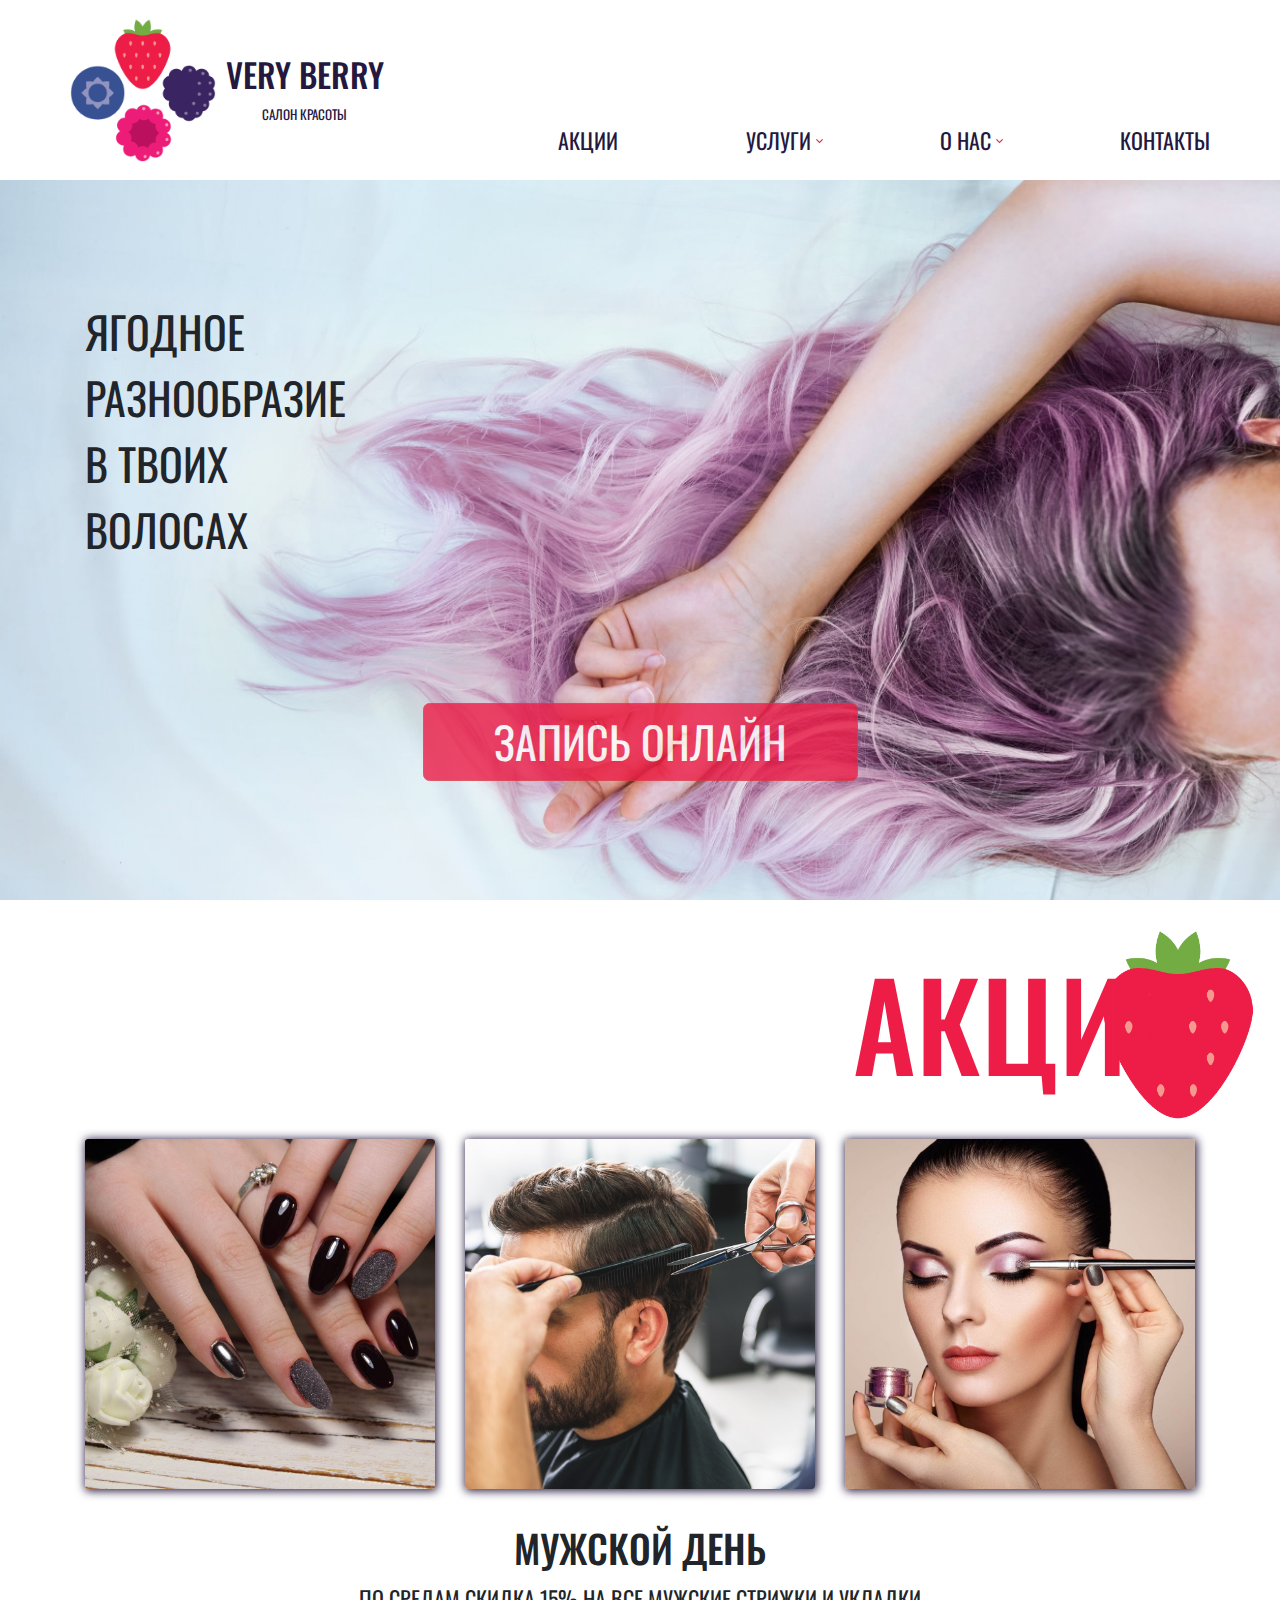
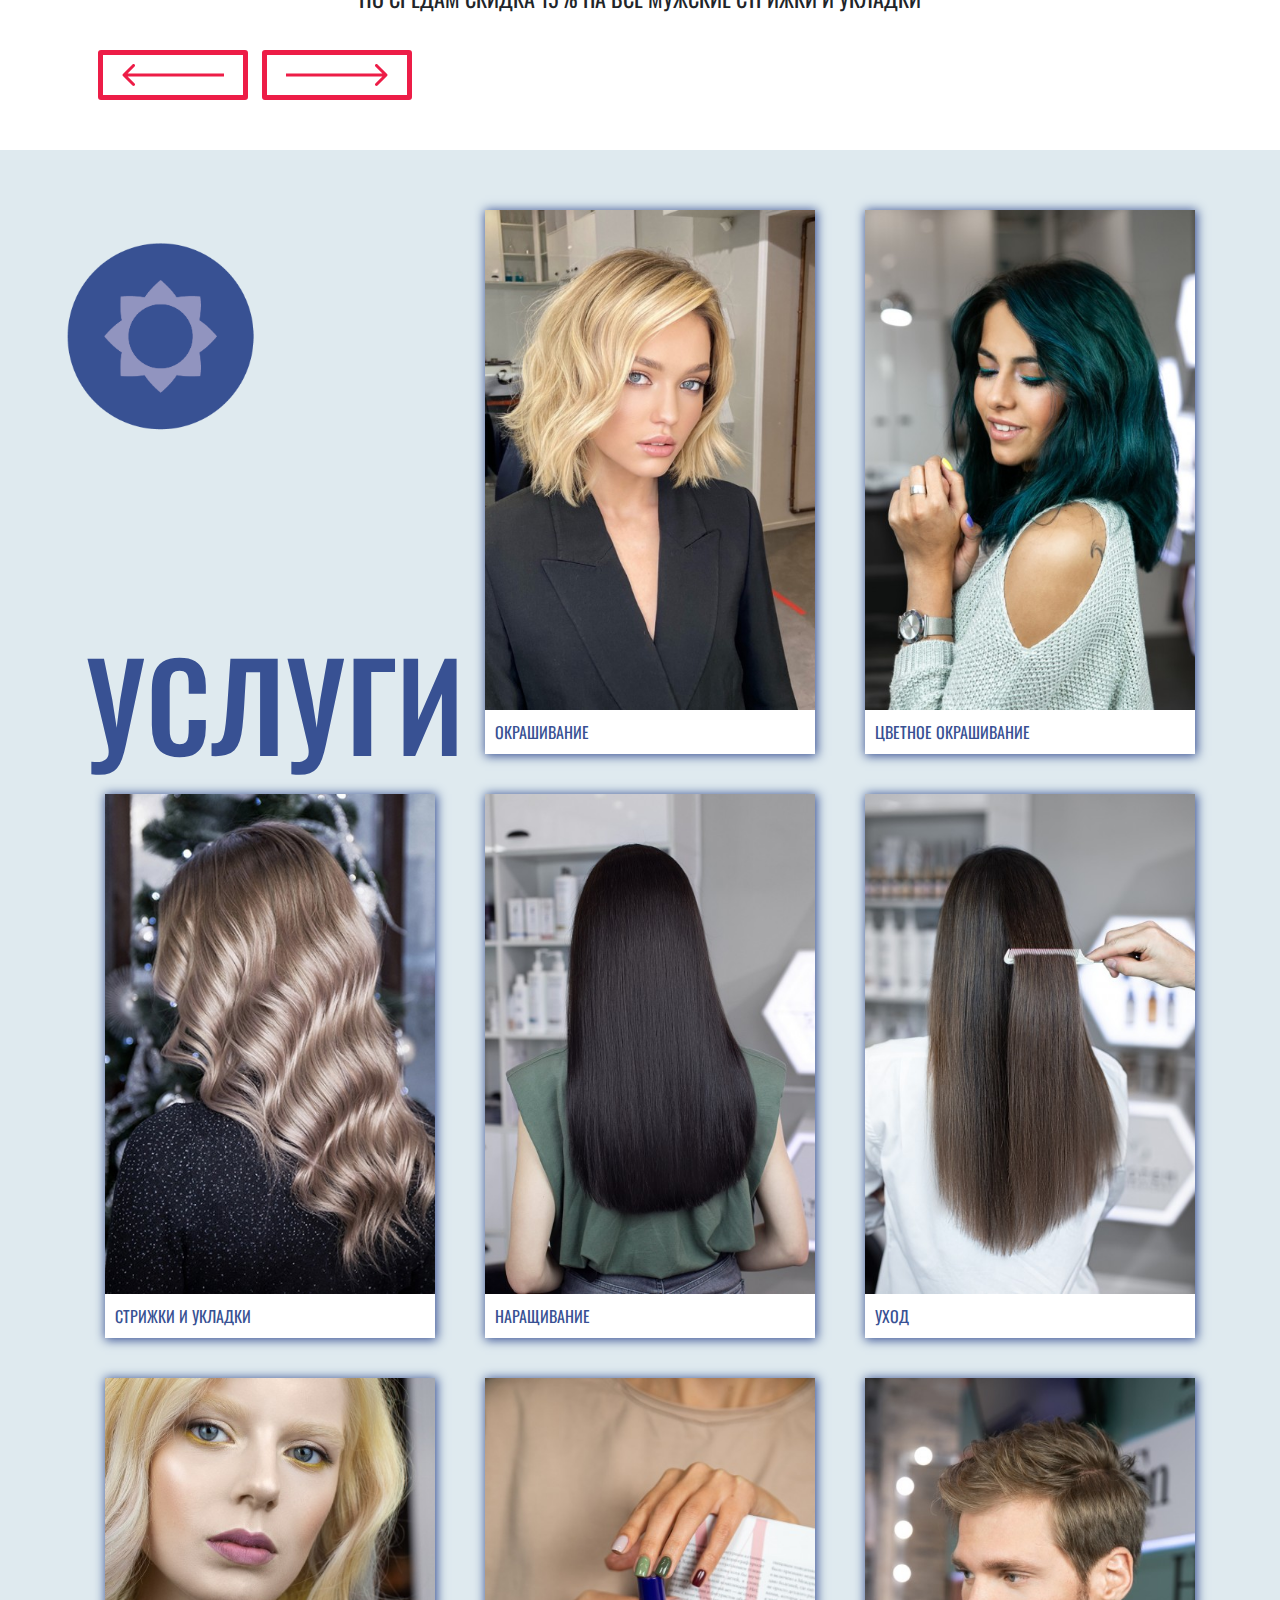
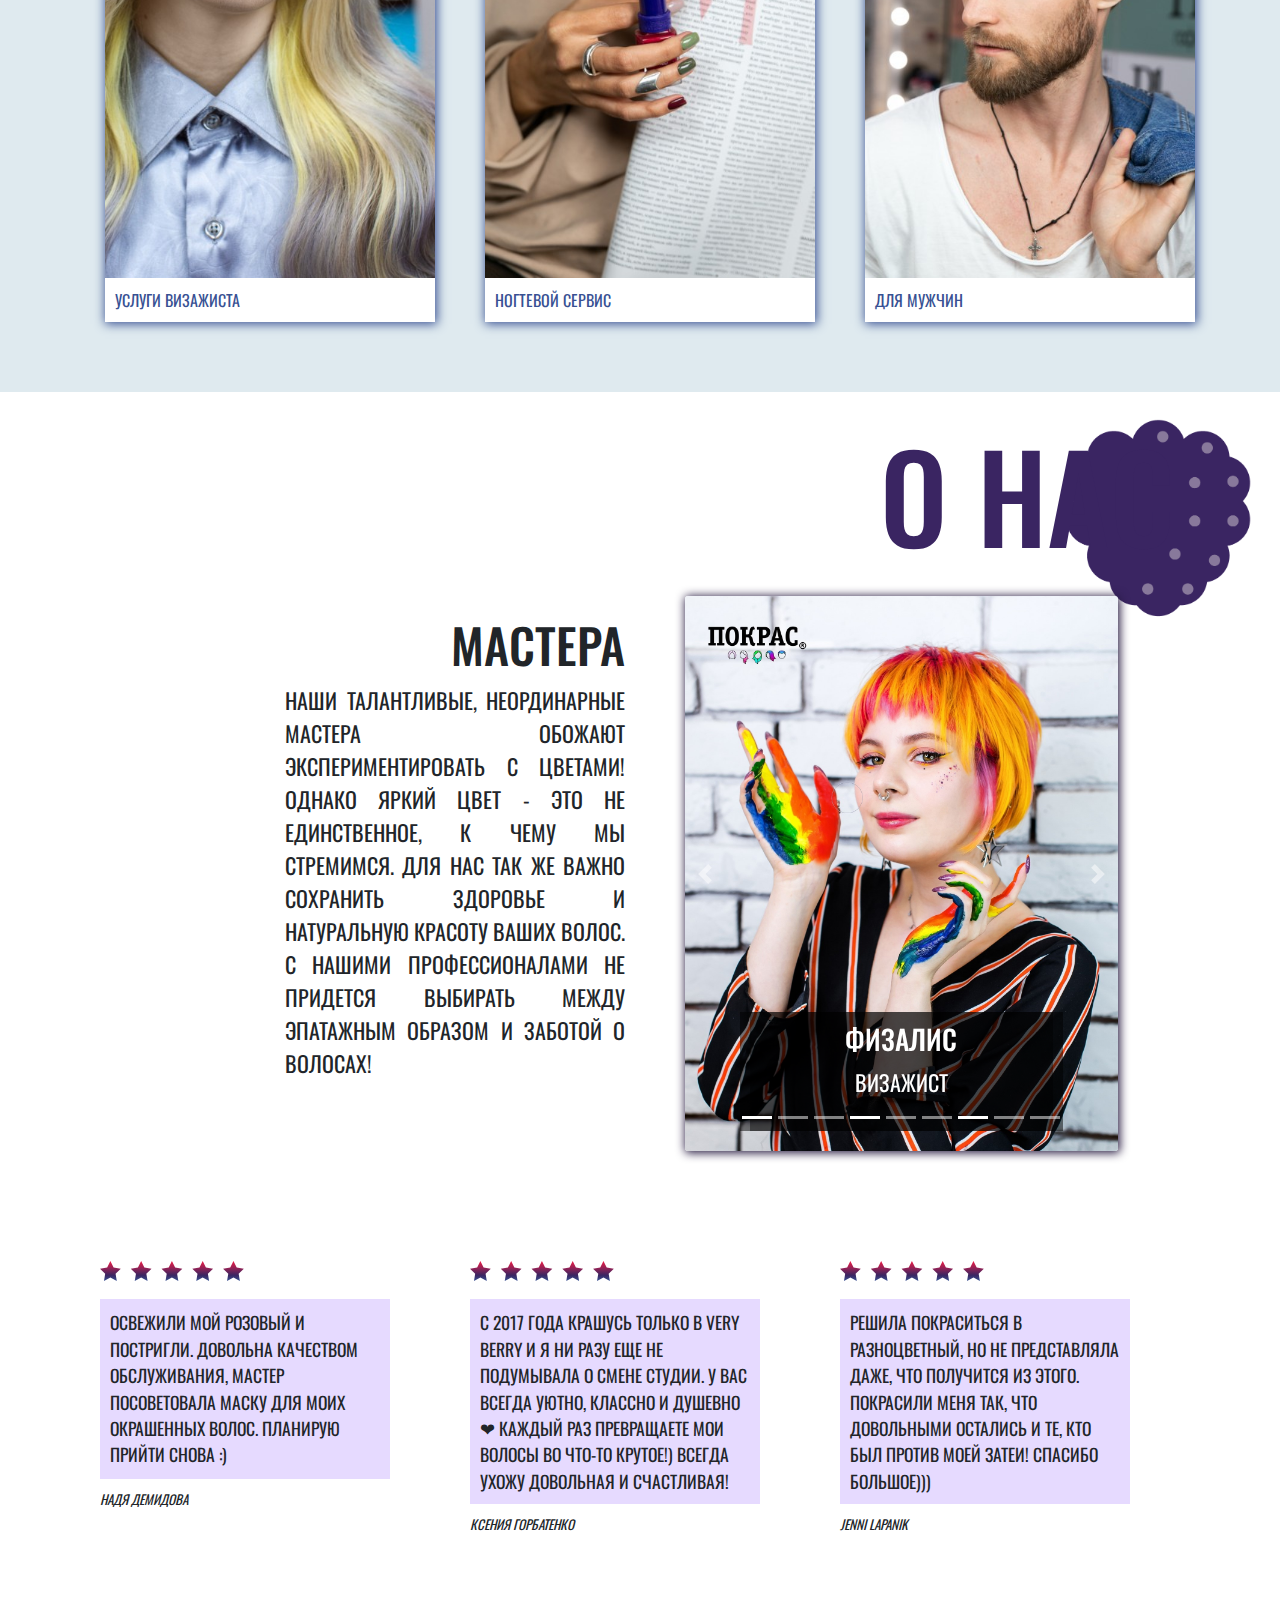
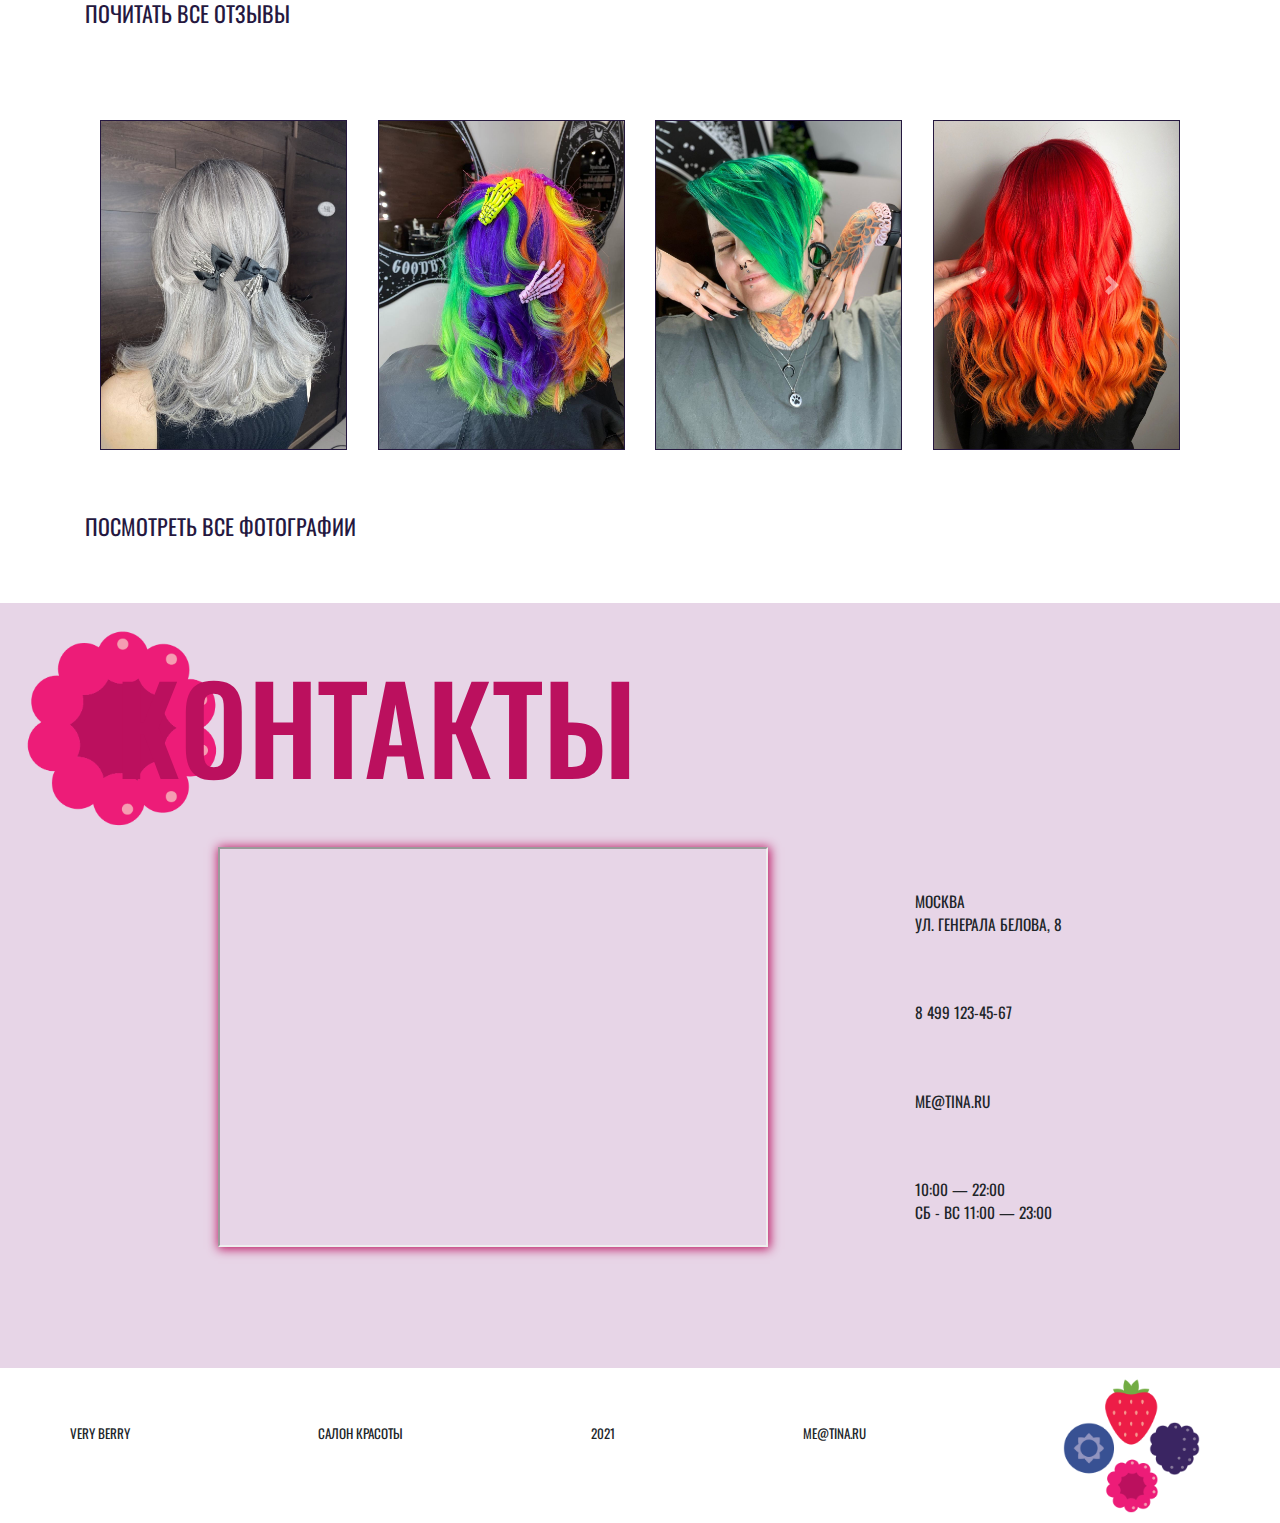
==== index.html @ 6fa16e74 "Залит финальный проект" ====
<!DOCTYPE html>
<html lang="ru">

<head>
	<meta charset="UTF-8">
	<meta http-equiv="X-UA-Compatible" content="IE=edge">
	<meta name="viewport" content="width=device-width, initial-scale=1.0">
	<meta name="description" content="Салон красоты цветные окрашивания волос">

	<link rel="stylesheet" href="https://cdnjs.cloudflare.com/ajax/libs/twitter-bootstrap/4.6.0/css/bootstrap.min.css">
	<link rel="stylesheet" href="https://cdnjs.cloudflare.com/ajax/libs/font-awesome/5.15.2/css/all.min.css">

	<link rel="preconnect" href="https://fonts.gstatic.com">
	<link href="https://fonts.googleapis.com/css2?family=Oswald&display=swap" rel="stylesheet">

	<link rel="stylesheet" href="style.css">

	<title>Салон красоты VERY BERRY</title>
</head>

<body>

	<!-- -------- ШАПКА НАЧАЛО -------- -->
	<header>
		<div class="container">
			<div class="row">
				<div class="col-md-6 col-xl-5 logo">
					<a href="#">
						<img src="img/logo.png" alt="Студия красоты Very Berry">
					</a>
					<div class="logo-name">
						<a href="#">
							<h1>Very Berry</h1>
							<p>салон красоты</p>
						</a>
					</div>
				</div>

				<nav class="col-md-6 col-xl-7">
					<ul class="menu">
						<li>
							<a href="#promotion">акции</a>
						</li>
						<li class="sub-menu">
							<a href="#services">услуги</a>
							<ul>
								<li><a href="dummy.html">окрашивание</a></li>
								<li><a href="dummy.html">цветное окрашивание</a></li>
								<li><a href="dummy.html">стрижки и укладки</a></li>
								<li><a href="dummy.html">наращивание</a></li>
								<li><a href="dummy.html">уход</a></li>
								<li><a href="dummy.html">услуги визажиста</a></li>
								<li><a href="dummy.html">ногтевой сервис</a></li>
								<li><a href="dummy.html">для мужчин</a></li>
							</ul>
						</li>
						<li class="sub-menu">
							<a href="#about">о нас</a>
							<ul>
								<li><a href="#about">мастера</a></li>
								<li><a href="dummy.html">отзывы</a></li>
								<li><a href="dummy.html">фотографии</a></li>
								<li><a href="dummy.html">блог</a></li>
							</ul>
						</li>
						<!-- <li class="sub-menu">
							<a href="#">косметика</a>
							<ul>
								<li><a href="#">Kevin Murphy</a></li>
								<li><a href="#">System Professional</a></li>
								<li><a href="#">Oribe</a></li>
								<li><a href="#">Wella Oil Reflections</a></li>
								<li><a href="#">Olaplex</a></li>
								<li><a href="#">Nashi Argan</a></li>
							</ul>
						</li> -->
						<li>
							<a href="#contacts">контакты</a>
						</li>
					</ul>
				</nav>
			</div>
		</div>
	</header>
	<!-- ШАПКА КОНЕЦ -->

	<main>

		<!-- -------- ПРИВЕТСТВИЕ НАЧАЛО -------- -->
		<section class="intro">
			<div class="container">
				<p>ягодное разнообразие в твоих волосах</p>
				<div class="popup popup-fade">
					<h2>заглушка</h2>
					<button class="close">Закрыть</button>
				</div>
				<a id="agecheck" class="btn btn-lg btn-danger btn-booking">запись онлайн</a>
			</div>

		</section>
		<!-- ПРИВЕТСТВИЕ КОНЕЦ -->

		<button class="arrowtop popup-fade"></button>

		<!-- -------- АКЦИИ НАЧАЛО -------- -->
		<section id="promotion" class="promotion">
			<div class="container">
				<h2 class="title">акции</h2>
				<div class="row">
					<div id="recipeCarousel" class="carousel slide" data-ride="carousel">
						<div class="carousel-inner" role="listbox">
							<div class="carousel-item promo1 active">
								<div class="col-md-6 col-xl-4">
									<img class="img-fluid" src="img/slide1.jpg">
								</div>
							</div>
							<div class="carousel-item promo2">
								<div class="col-md-6 col-xl-4">
									<img class="img-fluid" src="img/slide2.jpg">
								</div>
							</div>
							<div class="carousel-item promo3">
								<div class="col-md-6 col-xl-4">
									<img class="img-fluid" src="img/slide3.jpg">
								</div>
							</div>
							<div class="carousel-item promo4">
								<div class="col-md-6 col-xl-4">
									<img class="img-fluid" src="img/slide4.jpg">
								</div>
							</div>
							<div class="carousel-item promo5">
								<div class="col-md-6 col-xl-4">
									<img class="img-fluid" src="img/slide5.jpg">
								</div>
							</div>
						</div>
					</div>
				</div>
				<div class="offset-md-6 col-md-6 offset-xl-2 col-xl-8">
					<div class="promo-text promo-text1">
						<h3>Макияж в подарок на день рождения</h3>
						<p>3 дня до и 3 дня после дня рождения</p>
					</div>
					<div class="promo-text promo-text2">
						<h3>Ваш идеальный цвет</h3>
						<p>Наши мастера бесплатно подберут идеальный цвет волос для вас</p>
					</div>
					<div class="promo-text promo-text3">
						<h3>Лучшие друзья</h3>
						<p>Пригласи друга - скидка 10% или уход в подарок</p>
					</div>
					<div class="promo-text promo-text4">
						<h3>Четыре = пять</h3>
						<p>Каждая пятая услуга маникюра бесплатно</p>
					</div>
					<div class="promo-text promo-text5 promo-text-active">
						<h3>Мужской день</h3>
						<p>По средам скидка 15% на все мужские стрижки и укладки</p>
					</div>
				</div>
				<div class="promotion-controls">
					<div class="row col-12 col-md-6 col-xl-4">
						<button class="promotion-control promotion-control-prev" href="#recipeCarousel" data-slide="prev">
						</button>
						<button class="promotion-control promotion-control-next" href="#recipeCarousel" data-slide="next">
						</button>
					</div>
				</div>
			</div>
		</section>
		<!-- АКЦИИ КОНЕЦ -->

		<!-- -------- УСЛУГИ НАЧАЛО -------- -->
		<section id="services" class="services">
			<div class="container">
				<div class="row">
					<h2 class="title col-md-6 col-xl-4">услуги</h2>
					<div class="col-md-6 col-xl-4">
						<div class="item">
							<a href="dummy.html">
								<div class="image" style="background-image: url(img/hair-coloring.jpg)">
								</div>
								<div class="header">Окрашивание</div>
							</a>
						</div>
					</div>
					<div class="col-md-6 col-xl-4">
						<div class="item">
							<a href="dummy.html">
								<div class="image" style="background-image: url(img/bright-coloring.jpg)">
								</div>
								<div class="header">цветное окрашивание</div>
							</a>
						</div>
					</div>
					<div class="col-md-6 col-xl-4">
						<div class="item">
							<a href="dummy.html">
								<div class="image" style="background-image: url(img/styling.jpg)">
								</div>
								<div class="header">стрижки и укладки</div>
							</a>
						</div>
					</div>
					<div class="col-md-6 col-xl-4">
						<div class="item">
							<a href="dummy.html">
								<div class="image" style="background-image: url(img/extentions.jpg)">
								</div>
								<div class="header">наращивание</div>
							</a>
						</div>
					</div>
					<div class="col-md-6 col-xl-4">
						<div class="item">
							<a href="dummy.html">
								<div class="image" style="background-image: url(img/hair-cair.jpg)">
								</div>
								<div class="header">уход</div>
							</a>
						</div>
					</div>
					<div class="col-md-6 col-xl-4">
						<div class="item">
							<a href="dummy.html">
								<div class="image" style="background-image: url(img/make-up.jpg)">
								</div>
								<div class="header">услуги визажиста</div>
							</a>
						</div>
					</div>
					<div class="col-md-6 col-xl-4">
						<div class="item">
							<a href="dummy.html">
								<div class="image" style="background-image: url(img/manicure.jpg)">
								</div>
								<div class="header">ногтевой сервис</div>
							</a>
						</div>
					</div>
					<div class="col-md-6 col-xl-4">
						<div class="item">
							<a href="dummy.html">
								<div class="image" style="background-image: url(img/mens-styling.jpg)">
								</div>
								<div class="header">для мужчин</div>
							</a>
						</div>
					</div>
				</div>
			</div>
		</section>
		<!-- УСЛУГИ КОНЕЦ -->

		<!-- -------- О НАС НАЧАЛО -------- -->
		<section id="about" class="about">
			<div class="container">
				<h2 class="title">о нас</h2>

				<!-- ------ МАСТЕРА НАЧАЛО ------ -->
				<section class="about-masters">
					<div class="row">
						<div class="about-masters-text col-md-12 offset-lg-2 col-lg-4">
							<h3>мастера</h3>
							<p>Наши талантливые, неординарные мастера обожают экспериментировать с цветами! Однако яркий цвет - это не
								единственное, к чему мы стремимся. Для нас так же важно сохранить здоровье и натуральную красоту ваших
								волос. С нашими профессионалами не придется выбирать между эпатажным образом и заботой о волосах!</p>
						</div>
						<div id="carouselMastersIndicators"
							class="carousel slide carousel-masters offset-md-3 col-md-6 offset-lg-0 col-lg-5" data-ride="carousel">
							<ol class="carousel-indicators">
								<li data-target="#carouselMastersIndicators" data-slide-to="0" class="active"></li>
								<li data-target="#carouselMastersIndicators" data-slide-to="1"></li>
								<li data-target="#carouselMastersIndicators" data-slide-to="2"></li>
								<li data-target="#carouselMastersIndicators" data-slide-to="3" class="active"></li>
								<li data-target="#carouselMastersIndicators" data-slide-to="4"></li>
								<li data-target="#carouselMastersIndicators" data-slide-to="5"></li>
								<li data-target="#carouselMastersIndicators" data-slide-to="6" class="active"></li>
								<li data-target="#carouselMastersIndicators" data-slide-to="7"></li>
								<li data-target="#carouselMastersIndicators" data-slide-to="8"></li>
							</ol>
							<div class="carousel-inner">
								<div class="carousel-item active">
									<img class="d-block w-100" src="img/master1.jpg" alt="First slide">
									<div class="carousel-caption masters-slide-bg d-none d-md-block">
										<h5>Физалис</h5>
										<p>визажист</p>
									</div>
								</div>
								<div class="carousel-item">
									<img class="d-block w-100" src="img/master2.jpg" alt="Second slide">
									<div class="carousel-caption masters-slide-bg d-none d-md-block">
										<h5>Земляника</h5>
										<p>стилист</p>
									</div>
								</div>
								<div class="carousel-item">
									<img class="d-block w-100" src="img/master3.jpg" alt="Third slide">
									<div class="carousel-caption masters-slide-bg d-none d-md-block">
										<h5>Ежевика</h5>
										<p>колорист</p>
									</div>
								</div>
								<div class="carousel-item">
									<img class="d-block w-100" src="img/master4.jpg" alt="Second slide">
									<div class="carousel-caption masters-slide-bg d-none d-md-block">
										<h5>Антон</h5>
										<p>стилист</p>
									</div>
								</div>
								<div class="carousel-item">
									<img class="d-block w-100" src="img/master5.jpg" alt="Third slide">
									<div class="carousel-caption masters-slide-bg d-none d-md-block">
										<h5>Смородина</h5>
										<p>колорист</p>
									</div>
								</div>
								<div class="carousel-item">
									<img class="d-block w-100" src="img/master6.jpg" alt="Second slide">
									<div class="carousel-caption masters-slide-bg d-none d-md-block">
										<h5>Клубника</h5>
										<p>стилист</p>
									</div>
								</div>
								<div class="carousel-item">
									<img class="d-block w-100" src="img/master7.jpg" alt="Third slide">
									<div class="carousel-caption masters-slide-bg d-none d-md-block">
										<h5>Малина</h5>
										<p>визажист</p>
									</div>
								</div>
								<div class="carousel-item">
									<img class="d-block w-100" src="img/master8.jpg" alt="Second slide">
									<div class="carousel-caption masters-slide-bg d-none d-md-block">
										<h5>Черника</h5>
										<p>стилист</p>
									</div>
								</div>
								<div class="carousel-item">
									<img class="d-block w-100" src="img/master9.jpg" alt="Third slide">
									<div class="carousel-caption masters-slide-bg d-none d-md-block">
										<h5>Голубика</h5>
										<p>колорист</p>
									</div>
								</div>
							</div>
							<a class="carousel-control-prev" href="#carouselMastersIndicators" role="button" data-slide="prev">
								<span class="carousel-control-prev-icon" aria-hidden="true"></span>
								<span class="sr-only">Previous</span>
							</a>
							<a class="carousel-control-next" href="#carouselMastersIndicators" role="button" data-slide="next">
								<span class="carousel-control-next-icon" aria-hidden="true"></span>
								<span class="sr-only">Next</span>
							</a>
						</div>
					</div>
				</section>
				<!-- МАСТЕРА КОНЕЦ -->

				<!-- ------ ОТЗЫВЫ НАЧАЛО ------ -->
				<div class="reviews">
					<div class="row">
						<section class="review сol-md-12 col-lg-4">
							<img src="img/stars.svg" alt="">
							<blockquote>Освежили мой розовый и постригли. Довольна качеством обслуживания,
								мастер посоветовала маску для моих окрашенных волос. Планирую прийти снова :)
							</blockquote>
							<cite>Надя Демидова</cite>
						</section>
						<section class="review сol-md-12 col-lg-4">
							<img src="img/stars.svg" alt="">
							<blockquote>С 2017 года крашусь только в very berry и я ни разу еще не подумывала о смене студии. У вас
								всегда
								уютно, классно и душевно ❤ каждый раз превращаете мои волосы во что-то
								крутое!) всегда ухожу довольная и счастливая!
							</blockquote>
							<cite>Ксения Горбатенко</cite>
						</section>
						<section class="review сol-md-12 col-lg-4">
							<img src="img/stars.svg" alt="">
							<blockquote>Решила покраситься в разноцветный, но не представляла даже, что получится из этого. покрасили
								меня так, что довольными остались и те, кто был против моей затеи! Спасибо большое)))
							</blockquote>
							<cite>Jenni Lapanik</cite>
						</section>
					</div>
					<a href="dummy.html" class="about-more">почитать все отзывы</a>
				</div>
				<!-- ОТЗЫВЫ КОНЕЦ -->

				<!-- ------ ФОТОГРАФИИ НАЧАЛО ------ -->
				<div class="row">
					<div id="carouselPhotosIndicators" class="carousel carousel-photo slide" data-ride="carousel">
						<div class="carousel-inner" role="listbox">
							<div class="carousel-item active">
								<div class="col-md-6 col-lg-4 col-xl-3">
									<img class="img-fluid" src="img/portfolio1.jpg">
								</div>
							</div>
							<div class="carousel-item">
								<div class="col-md-6 col-lg-4 col-xl-3">
									<img class="img-fluid" src="img/portfolio2.jpg">
								</div>
							</div>
							<div class="carousel-item">
								<div class="col-md-6 col-lg-4 col-xl-3">
									<img class="img-fluid" src="img/portfolio3.jpg">
								</div>
							</div>
							<div class="carousel-item">
								<div class="col-md-6 col-lg-4 col-xl-3">
									<img class="img-fluid" src="img/portfolio4.jpg">
								</div>
							</div>
							<div class="carousel-item">
								<div class="col-md-6 col-lg-4 col-xl-3">
									<img class="img-fluid" src="img/portfolio5.jpg">
								</div>
							</div>
							<div class="carousel-item">
								<div class="col-md-6 col-lg-4 col-xl-3">
									<img class="img-fluid" src="img/portfolio6.jpg">
								</div>
							</div>
							<div class="carousel-item">
								<div class="col-md-6 col-lg-4 col-xl-3">
									<img class="img-fluid" src="img/portfolio10.png">
								</div>
							</div>
							<div class="carousel-item">
								<div class="col-md-6 col-lg-4 col-xl-3">
									<img class="img-fluid" src="img/portfolio8.jpg">
								</div>
							</div>
							<div class="carousel-item">
								<div class="col-md-6 col-lg-4 col-xl-3">
									<img class="img-fluid" src="img/portfolio9.jpg">
								</div>
							</div>
							<div class="carousel-item">
								<div class="col-md-6 col-lg-4 col-xl-3">
									<img class="img-fluid" src="img/portfolio10.jpg">
								</div>
							</div>
							<div class="carousel-item">
								<div class="col-md-6 col-lg-4 col-xl-3">
									<img class="img-fluid" src="img/portfolio11.jpg">
								</div>
							</div>
							<div class="carousel-item">
								<div class="col-md-6 col-lg-4 col-xl-3">
									<img class="img-fluid" src="img/portfolio12.jpg">
								</div>
							</div>
							<div class="carousel-item">
								<div class="col-md-6 col-lg-4 col-xl-3">
									<img class="img-fluid" src="img/portfolio13.jpg">
								</div>
							</div>
							<div class="carousel-item">
								<div class="col-md-6 col-lg-4 col-xl-3">
									<img class="img-fluid" src="img/portfolio14.jpg">
								</div>
							</div>
							<div class="carousel-item">
								<div class="col-md-6 col-lg-4 col-xl-3">
									<img class="img-fluid" src="img/portfolio15.jpg">
								</div>
							</div>
						</div>
						<a class="carousel-control-prev" href="#carouselPhotosIndicators" role="button" data-slide="prev">
							<span class="carousel-control-prev-icon" aria-hidden="true"></span>
							<span class="sr-only">Previous</span>
						</a>
						<a class="carousel-control-next" href="#carouselPhotosIndicators" role="button" data-slide="next">
							<span class="carousel-control-next-icon" aria-hidden="true"></span>
							<span class="sr-only">Next</span>
						</a>
					</div>
				</div>
				<a href="dummy.html" class="about-more">посмотреть все фотографии</a>
				<!-- ФОТОГРАФИИ КОНЕЦ -->

			</div>
		</section>
		<!-- О НАС КОНЕЦ -->

		<!-- -------- КОНТАКТЫ НАЧАЛО -------- -->
		<section id="contacts" class="contacts">
			<div class="container">
				<h2 class="title">контакты</h2>
				<div class="row">
					<iframe
						src="https://yandex.ru/map-widget/v1/?um=constructor%3Ac8947fd040549b93ac9a49443f87a1d3b07923b61ada69ae6d213b955fad517b&amp;source=constructor"
						width="550" height="400" frameborder="10"></iframe>
					<div class="contacts-info">
						<p>Москва<br>ул. Генерала Белова, 8</p>
						<p>8 499 123-45-67</p>
						<p>me@tina.ru</p>
						<p>10:00 — 22:00<br>сб - вс 11:00 — 23:00</p>
					</div>
				</div>
			</div>
		</section>
		<!-- КОНТАКТЫ КОНЕЦ -->

	</main>

	<!-- -------- ПОДВАЛ НАЧАЛО -------- -->
	<footer>
		<div class="container">
			<div class="row">
				<p>very berry</p>
				<p>салон красоты</p>
				<p>2021</p>
				<p>ME@TINA.RU</p>
				<img src="img/logo.png" alt="Студия красоты Very Berry">
			</div>
		</div>
	</footer>
	<!-- ПОДВАЛ КОНЕЦ -->

	<script src="https://cdnjs.cloudflare.com/ajax/libs/jquery/3.5.1/jquery.slim.min.js"></script>
	<script src="https://cdnjs.cloudflare.com/ajax/libs/popper.js/1.16.1/umd/popper.min.js"></script>
	<script src="https://cdnjs.cloudflare.com/ajax/libs/twitter-bootstrap/4.6.0/js/bootstrap.min.js"></script>
	<script src="carousel.js"></script>
</body>

</html>
---- style.css ----
html {
	font-size: 22px;
	line-height: 157%;
	scroll-behavior: smooth;
}

body {
	font-family: 'Oswald', sans-serif;
	text-transform: uppercase;
}

:focus {
	outline-color: #385193;
}

ul {
	position: relative;
	margin: 0;
	padding: 0;
	list-style-type: none;
}

a,
li,
button {
	position: relative;
	transition: all 0.25s;
}

a:hover {
	text-decoration: none;
}

.title {
	margin-bottom: 0;
	font-size: 120px;
}

/*** ОБЩИЕ КОНЕЦ ***/



/******** ШАПКА НАЧАЛО ********/
header {
	padding: 0;
	margin: 2vh 0;

	/* border: 1px solid #25183F; */
}

header .container {
	padding: 0;

	/* border: 1px solid #25183F; */
}

.logo {
	display: flex;
	align-items: center;

	/* border: 1px solid #25183F; */
}

.logo img {
	height: 16vh;
	margin-right: 10px;

	/* border: 1px solid #25183F; */
}

.logo-name a {
	color: #25183F;
}

.logo-name h1 {
	font-size: 1.5rem;
}

.logo-name p {
	font-size: 0.6rem;
	text-align: center;
	margin: 0;

	/* border: 1px solid #25183F; */
}

nav {
	display: grid;
	align-items: end;

	/* border: 1px solid #25183F; */
}

.menu {
	display: flex;
	justify-content: space-between;

	/* border: 1px solid #25183F; */
}

.menu>li {
	padding-bottom: 5px;
}

.menu a {
	display: block;
	color: #25183F;
}

.menu a:hover {
	color: #ED1D47;
}

.menu .sub-menu>a::after {
	margin-left: 5px;
	position: absolute;
	top: 14px;

	content: "";

	width: 15px;
	height: 25px;
	background-image: url("../img/straw-arrow.svg");
	background-repeat: no-repeat;
}

.menu .sub-menu ul {
	position: absolute;
	display: none;
	padding: 10px 10px;
	left: -15px;

	/* border: 1px solid #25183F; */
}

.menu .sub-menu:hover ul {
	position: absolute;
	display: block;
	width: max-content;
	text-align: left;
	padding-top: 25px;
	border-radius: 3px;
	background-color: #ffffff;
}

.sub-menu li a {
	font-size: 0.6rem;
	margin: 0 5px;
}

.menu .sub-menu li:not(:last-child) {
	padding-bottom: 10px;
}

/*** ШАПКА КОНЕЦ ***/



/******** ПРИВЕТСТВИЕ НАЧАЛО ********/
.intro {
	min-height: 80vh;

	background-image: url(/img/intro.jpg);
	background-size: cover;
	background-position: center;
	background-repeat: no-repeat;

	/* border: 1px solid #25183F; */
}

.intro .container {
	padding-top: 0;
	display: flex;
	flex-direction: column;
	min-height: inherit;
	justify-content: space-evenly;

	/* border: 1px solid #25183F; */
}

.intro p {
	font-size: 2rem;
	max-width: min-content;

	/* border: 1px solid #25183F; */
}

.btn-booking {
	padding: 5px 70px;
	opacity: 80%;
	align-self: center;
	background-color: #ED1D47;
	font-size: 2rem;

	/* border: 1px solid #25183F; */
}

.btn-booking:hover {
	opacity: 100%;
	background-color: #ED1D47;
}

.popup-fade {
	display: none;
}

.popup {
	position: absolute;
	background-color: #00DBDE;
	background-image: linear-gradient(90deg, #00DBDE 0%, #FC00FF 100%);
	border: 3px solid #25183F;
	width: 50%;
	height: 200px;
	left: 25%;
	text-align: center;
	z-index: 99999;
	opacity: 1;
}

/*** ПРИВЕТСТВИЕ КОНЕЦ ***/

.arrowtop {
	position: fixed;
	right: 25px;
	bottom: 25px;
	z-index: 100;

	width: 50px;
	height: 50px;
	border: none;
	background-color: transparent;
	background-image: url("img/logo.png");
	background-repeat: no-repeat;
	background-position: center;
	background-size: 100%;

	transition: all 0.25s;
}

.arrowtop:hover {
	transform: scale(1.1);
}

/******** АКЦИИ НАЧАЛО ********/
.promotion {
	padding: 50px 0;

	background-image: url(img/straw.png);
	background-repeat: no-repeat;
	background-position: top 3vh right 2vw;
	background-size: 12%;

	/* border: 1px solid #25183F; */
}

.promotion .title {
	color: #ED1D47;
	margin-bottom: 30px;
	text-align: end;

	/* border: 1px solid #25183F; */
}

.carousel-inner .carousel-item.active,
.carousel-inner .carousel-item-next,
.carousel-inner .carousel-item-prev {
	display: flex;
}

.promotion .carousel-item img {
	margin: 15px 0;
	box-shadow: 1px 1px 10px 1px #25183F;
	border-radius: 3px;

	/* border: 1px solid #25183F; */
}

.promotion .promo-text {
	display: none;
}

.promotion .promo-text-active {
	display: contents;
}

.promo-text h3 {
	margin-top: 20px;
	text-align: center;
}

.promo-text p {
	text-align: center;
	margin-bottom: 35px;
}

.promotion-controls .row {
	justify-content: space-evenly;

	/* border: 1px solid #25183F; */
}

.promotion-control {
	display: block;
	width: 150px;
	height: 50px;
	padding: 0;
	background-color: #fff;
	border: solid 5px #ED1D47;
	border-radius: 3px;

	background-repeat: no-repeat;
	background-position: center;

	/* border: 1px solid #25183F; */
}

.promotion-control-prev {
	background-image: url(img/arrow-prev.svg);
}

.promotion-control-next {
	background-image: url(img/arrow-next.svg);
}

/*** АКЦИИ КОНЕЦ ***/



/******** УСЛУГИ НАЧАЛО ********/
.services {
	background-color: #DFEAEF;
	background-image: url(img/blue.png);
	background-repeat: no-repeat;
	background-position: top 10vh left 5vw;
	background-size: 15%;

	/* border: 1px solid #25183F; */
}

.services .container {
	padding-top: 20px;
	padding-bottom: 50px;

	/* border: 1px solid #25183F; */
}

.services .row {
	margin-top: 20px;

	/* border: 1px solid #25183F; */
}

.services .title {
	color: #385193;
	align-self: flex-end;
	text-align: end;
}

.services .item {
	box-shadow: 1px 1px 10px 1px #385193;
	margin: 20px 0 20px 20px;
}

.services .item:hover {
	box-shadow: 1px 1px 10px 1px #25183F;
}

.services .item .image {
	background-position: center;
	background-size: cover;
	height: 500px;
}

.services .item .header {
	color: #385193;
	font-size: 16px;
	padding: 10px;
	background-color: #fff;
}

.services .item:hover .header {
	color: #25183F;
}


/*** УСЛУГИ КОНЕЦ ***/



/******** О НАС НАЧАЛО ********/
.about {
	padding: 30px 0;

	background-image: url(img/black.png);
	background-repeat: no-repeat;
	background-position: top 3vh right 2vw;
	background-size: 15%;
}

.about .title {
	color: #3A2562;
	margin-bottom: 30px;
	margin-right: 20px;
	text-align: end;
}

.about .row {
	margin: 60px 0;

	/* border: 1px solid #25183F; */
}

.about .about-masters .row {
	margin-top: 0;
	margin-bottom: 100px;
}

.about-masters-text {
	padding-top: 20px;
	margin-right: 30px;
	text-align: justify;
}

.about h3 {
	font-size: 48px;
	text-align: end;
}

.about .carousel-masters {
	width: auto;
}

.about .carousel-masters .carousel-inner {
	box-shadow: 1px 1px 10px 1px #25183F;
	border-radius: 3px;
}

.about .carousel-photo img {
	border: solid 1px #25183F;
}

.masters-slide-bg {
	background-color: rgba(0, 0, 0, 0.7);
	box-shadow: -10px 0 0 rgba(0, 0, 0, 0.5), 10px 0 0 rgba(0, 0, 0, 0.5);
	padding: 10px;
}

.about .reviews {
	margin-top: 50px;

	/* border: solid 1px #25183F; */
}

.about blockquote {
	font-size: 0.8rem;
	margin-top: 15px;
	margin-bottom: 0;
	margin-right: 50px;
	padding: 10px;
	min-height: 180px;
	background-color: #e6daff;
}

.about cite {
	font-size: 0.6rem;
}

.about .about-more {
	display: inline-block;
	margin-bottom: 30px;
	color: #25183F;
	cursor: pointer;
}

.about .about-more:hover {
	color: #BB105E;
}

/*** О НАС КОНЕЦ ***/



/******** КОНТАКТЫ НАЧАЛО ********/
.contacts {
	padding: 50px 0;
	min-height: 85vh;

	background-color: #E7D5E7;
	background-image: url(img/rasp.png);
	background-repeat: no-repeat;
	background-position: top 3vh left 2vw;
	background-size: 15%;
}

.contacts .title {
	color: #BB105E;
	margin-bottom: 50px;
	margin-left: 30px;
}

.contacts iframe {
	box-shadow: 1px 1px 10px 1px #BB105E;
	/* height: auto; */
}

.contacts .row {
	justify-content: space-evenly;
}

.contacts .contacts-info {
	display: grid;
	align-items: flex-end;

	/* border: solid 1px #25183F; */
}

.contacts p {
	font-size: 0.7rem;
	/* text-align: right; */
}

/*** КОНТАКТЫ КОНЕЦ ***/



/******** ПОДВАЛ НАЧАЛО ********/
footer {
	min-height: 15vh;
}

footer .row {
	justify-content: space-between;
}

footer p {
	font-size: 0.6rem;
	align-self: center;
}

footer img {
	height: 15vh;
	margin: 10px;
}

/*** ПОДВАЛ КОНЕЦ ***/



/******** ЗАГЛУШКА НАЧАЛО ********/
.dummy {
	height: 100vh;
	background-color: #00DBDE;
	background-image: linear-gradient(90deg, #00DBDE 0%, #FC00FF 100%);
	display: flex;
	align-content: center;
	justify-content: center;
}

/*** ЗАГЛУШКА КОНЕЦ ***/



/******** МЕДИА ЗАПРОСЫ НАЧАЛО ********/
@media(max-width: 1368px) {

	.carousel-masters .carousel-inner .carousel-item-right.active,
	.carousel-masters .carousel-inner .carousel-item-next {
		transform: translateX(100%);
	}

	.carousel-masters .carousel-inner .carousel-item-left.active,
	.carousel-masters .carousel-inner .carousel-item-prev {
		transform: translateX(-100%);
	}
}

@media(max-width: 1199px) {}

@media(max-width: 991px) {
	.services .item .image {
		background-position: top;
		height: 300px;
	}

	.about-masters-text {
		margin-right: 0;
		font-size: 0.8rem;
	}

	.about h3 {
		font-size: 36px;
	}

	iframe {
		width: 225px;
		height: 200px;
	}
}

@media(max-width: 767px) {

	.logo img {
		height: 10vh;
	}

	header {
		padding-left: 10px;
		padding-right: 10px;
	}

	.menu {
		display: none;
	}

	.menu-mobile {
		display: block;
		margin-top: 20px;
		flex-direction: column !important;
		text-align: center;
	}

	.intro p {
		font-size: 1.5rem;
	}

	.btn-booking {
		font-size: 20px;
	}

	.intro {
		height: 86vh;
	}

	.title {
		font-size: 90px;
	}

	.carousel-inner .carousel-item>div {
		display: none;
	}

	.carousel-inner .carousel-item>div:first-child {
		display: block;
	}
}

@media (max-width: 600px) {
	.intro p {
		font-size: 1rem;
	}

	.title {
		font-size: 60px;
	}

	.about-masters-text {
		font-size: 0.6rem;
	}

	.about h3 {
		font-size: 24px;
	}

	.about-masters img {
		max-height: 350px;
	}

	.popup,
	.arrowtop {
		display: none;
	}
}

@media (min-width: 320px) {

	.carousel-inner .carousel-item-right.active,
	.carousel-inner .carousel-item-next {
		transform: translateX(100%);
	}

	.carousel-inner .carousel-item-left.active,
	.carousel-inner .carousel-item-prev {
		transform: translateX(-100%);
	}

	.carousel-photo .carousel-inner .carousel-item-right.active,
	.carousel-photo .carousel-inner .carousel-item-next {
		transform: translateX(100%);
	}

	.carousel-photo .carousel-inner .carousel-item-left.active,
	.carousel-photo .carousel-inner .carousel-item-prev {
		transform: translateX(-100%);
	}
}

@media (min-width: 767px) {

	.carousel-inner .carousel-item-right.active,
	.carousel-inner .carousel-item-next {
		transform: translateX(50%);
	}

	.carousel-inner .carousel-item-left.active,
	.carousel-inner .carousel-item-prev {
		transform: translateX(-50%);
	}

	.carousel-photo .carousel-inner .carousel-item-right.active,
	.carousel-photo .carousel-inner .carousel-item-next {
		transform: translateX(50%);
	}

	.carousel-photo .carousel-inner .carousel-item-left.active,
	.carousel-photo .carousel-inner .carousel-item-prev {
		transform: translateX(-50%);
	}
}

@media(min-width: 991px) {

	.carousel-photo .carousel-inner .carousel-item-right.active,
	.carousel-photo .carousel-inner .carousel-item-next {
		transform: translateX(33.333%);
	}

	.carousel-photo .carousel-inner .carousel-item-left.active,
	.carousel-photo .carousel-inner .carousel-item-prev {
		transform: translateX(-33.333%);
	}
}

@media(min-width: 1199px) {

	.carousel-inner .carousel-item-right.active,
	.carousel-inner .carousel-item-next {
		transform: translateX(33.333%);
	}

	.carousel-inner .carousel-item-left.active,
	.carousel-inner .carousel-item-prev {
		transform: translateX(-33.333%);
	}
}

@media(min-width: 1368px) {
	.container {
		max-width: 1280px;
	}

	.carousel-masters .carousel-inner .carousel-item-right.active,
	.carousel-masters .carousel-inner .carousel-item-next {
		transform: translateX(100%);
	}

	.carousel-masters .carousel-inner .carousel-item-left.active,
	.carousel-masters .carousel-inner .carousel-item-prev {
		transform: translateX(-100%);
	}

	.carousel-photo .carousel-inner .carousel-item-right.active,
	.carousel-photo .carousel-inner .carousel-item-next {
		transform: translateX(25%);
	}

	.carousel-photo .carousel-inner .carousel-item-left.active,
	.carousel-photo .carousel-inner .carousel-item-prev {
		transform: translateX(-25%);
	}
}

.carousel-inner .carousel-item-right,
.carousel-inner .carousel-item-left {
	transform: translateX(0);
}

.carousel-photo .carousel-inner .carousel-item-right,
.carousel-photo .carousel-inner .carousel-item-left {
	transform: translateX(0);
}

.carousel-masters .carousel-inner .carousel-item-right,
.carousel-masters .carousel-inner .carousel-item-left {
	transform: translateX(0);
}

.carousel-photo .carousel-inner .carousel-item-right,
.carousel-photo .carousel-inner .carousel-item-left {
	transform: translateX(0);
}
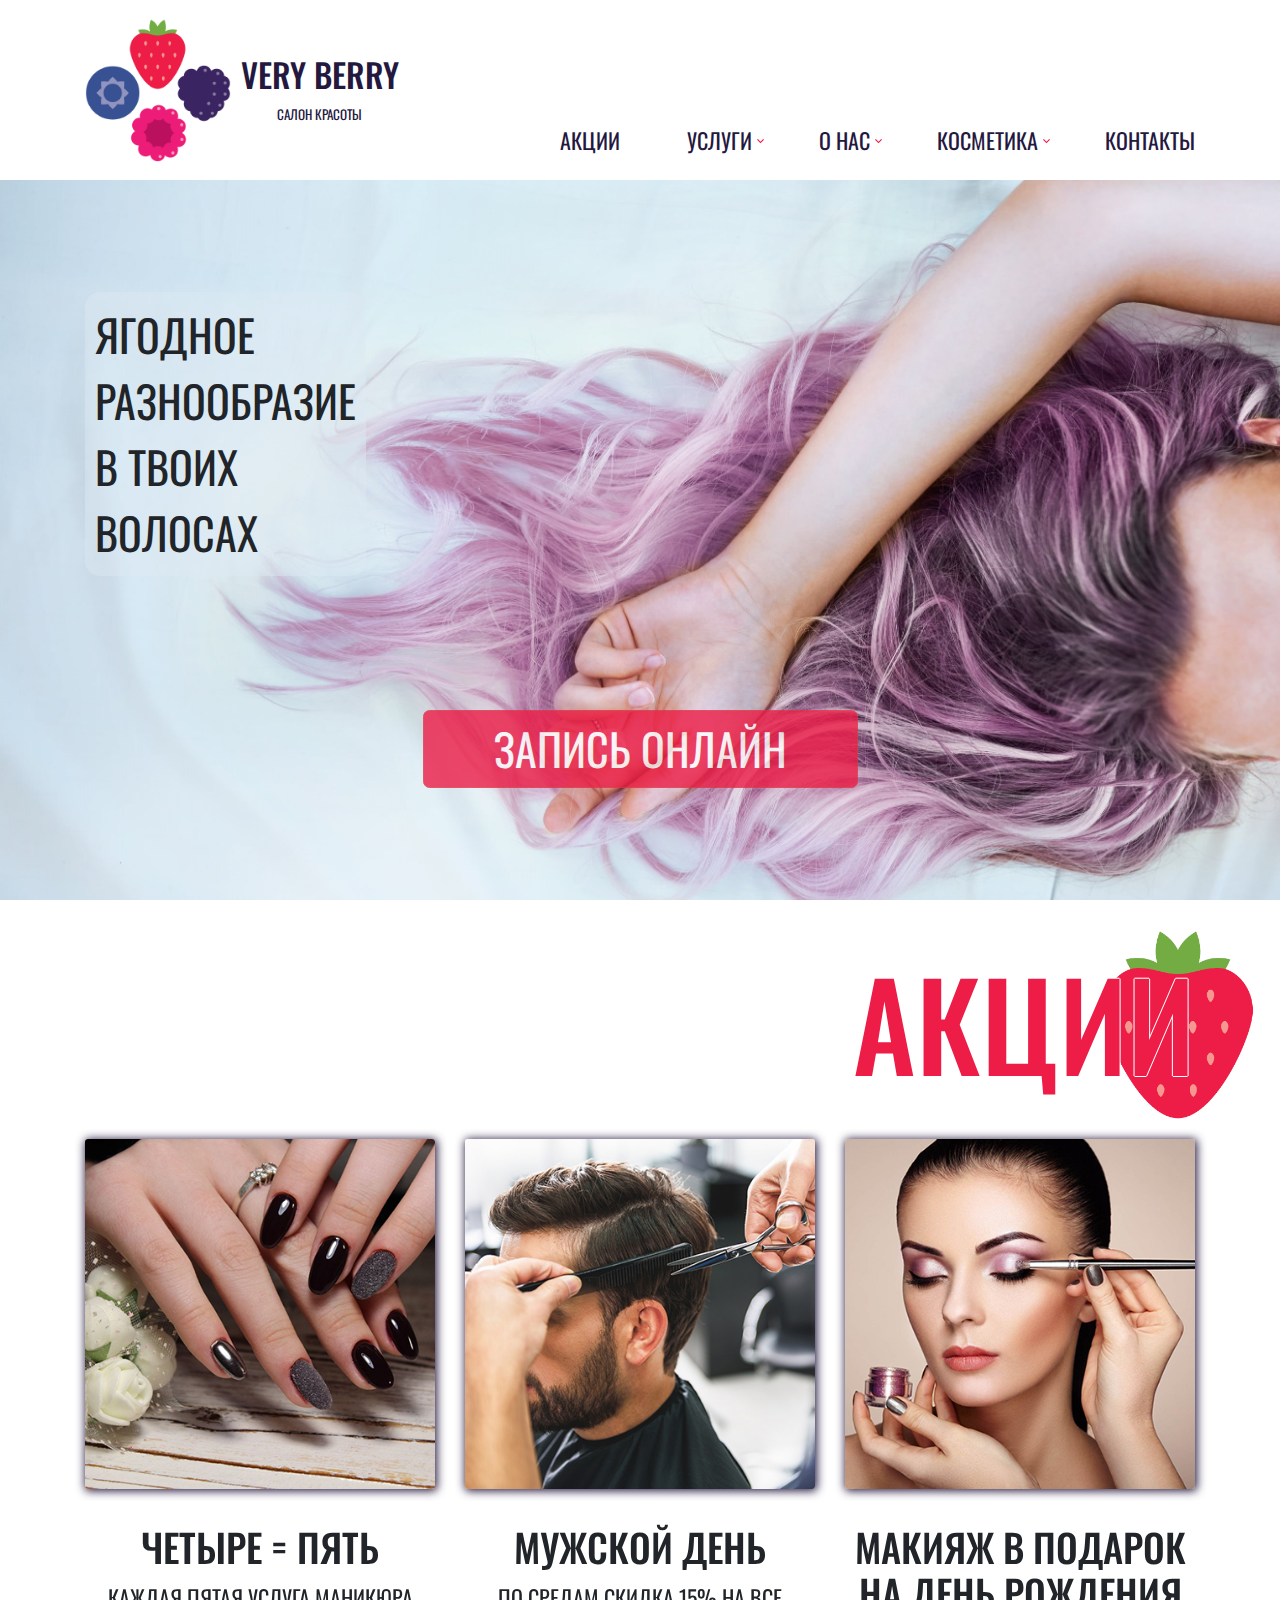
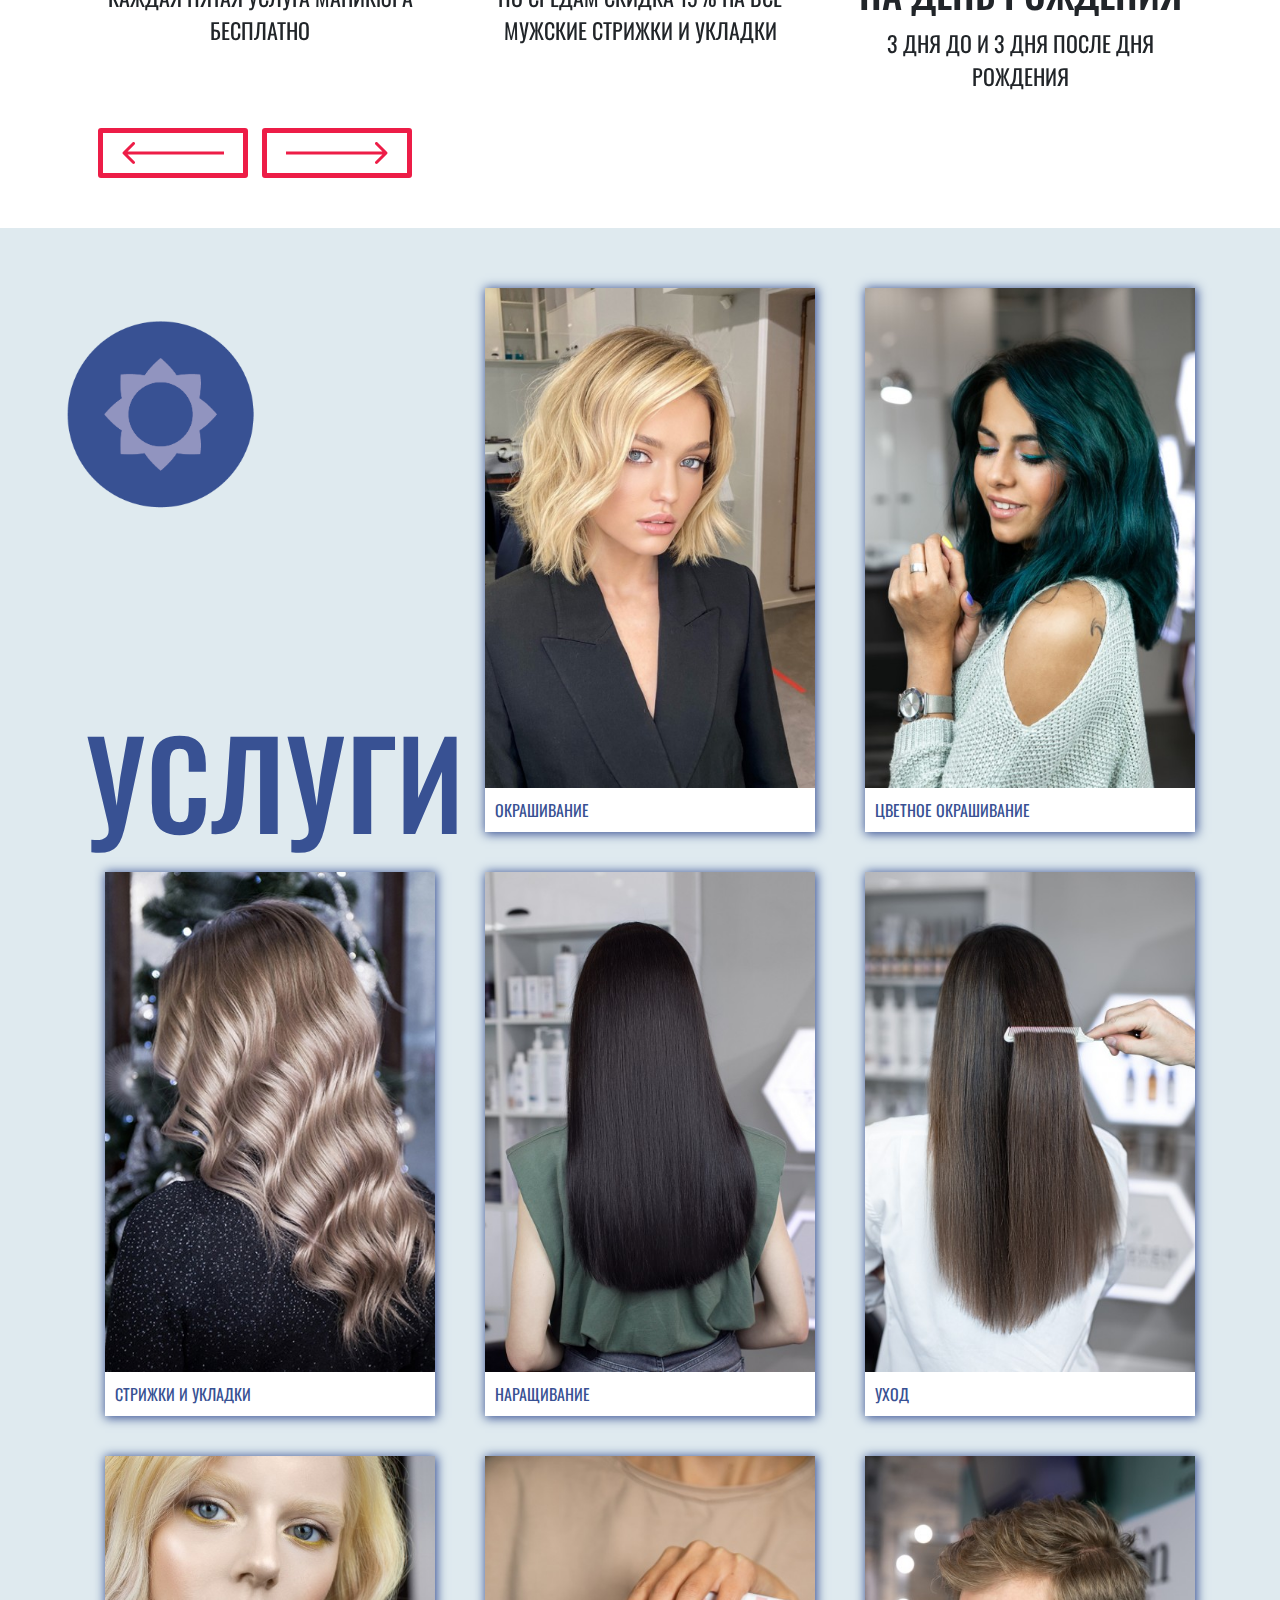
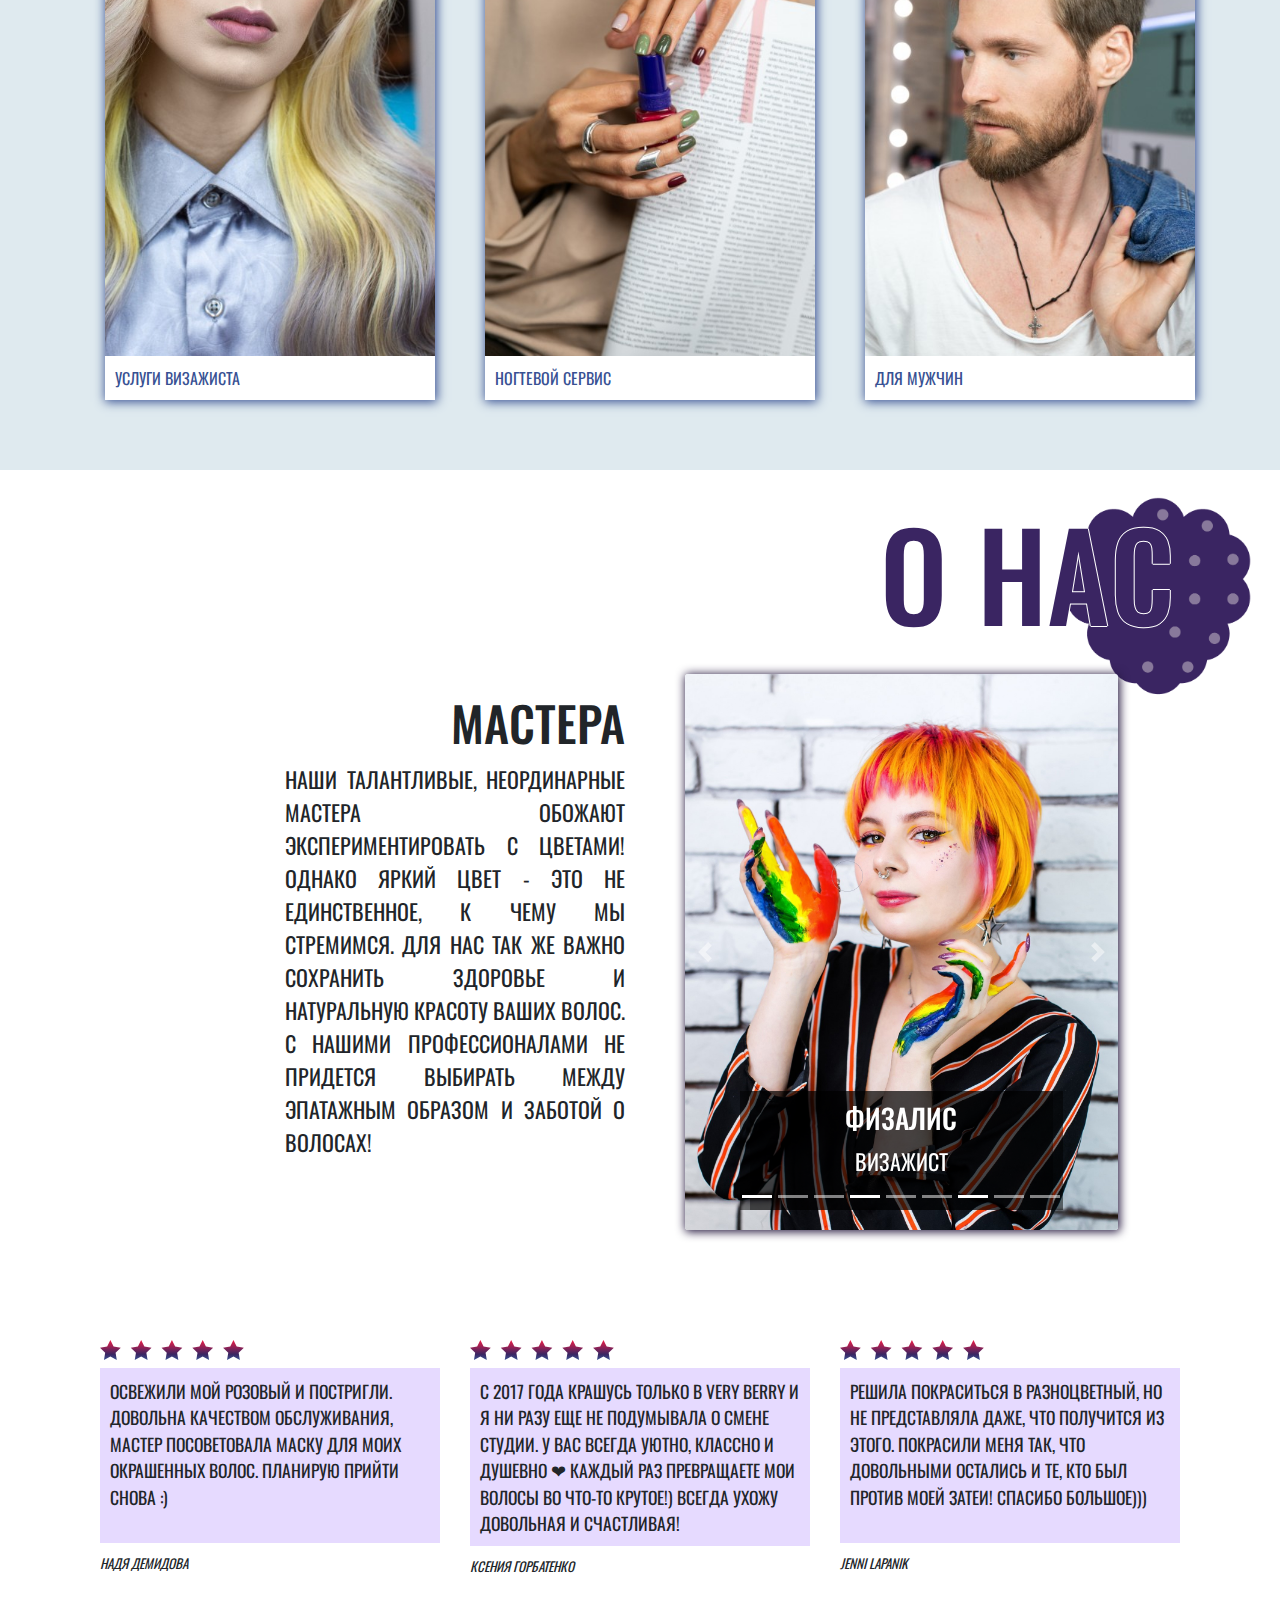
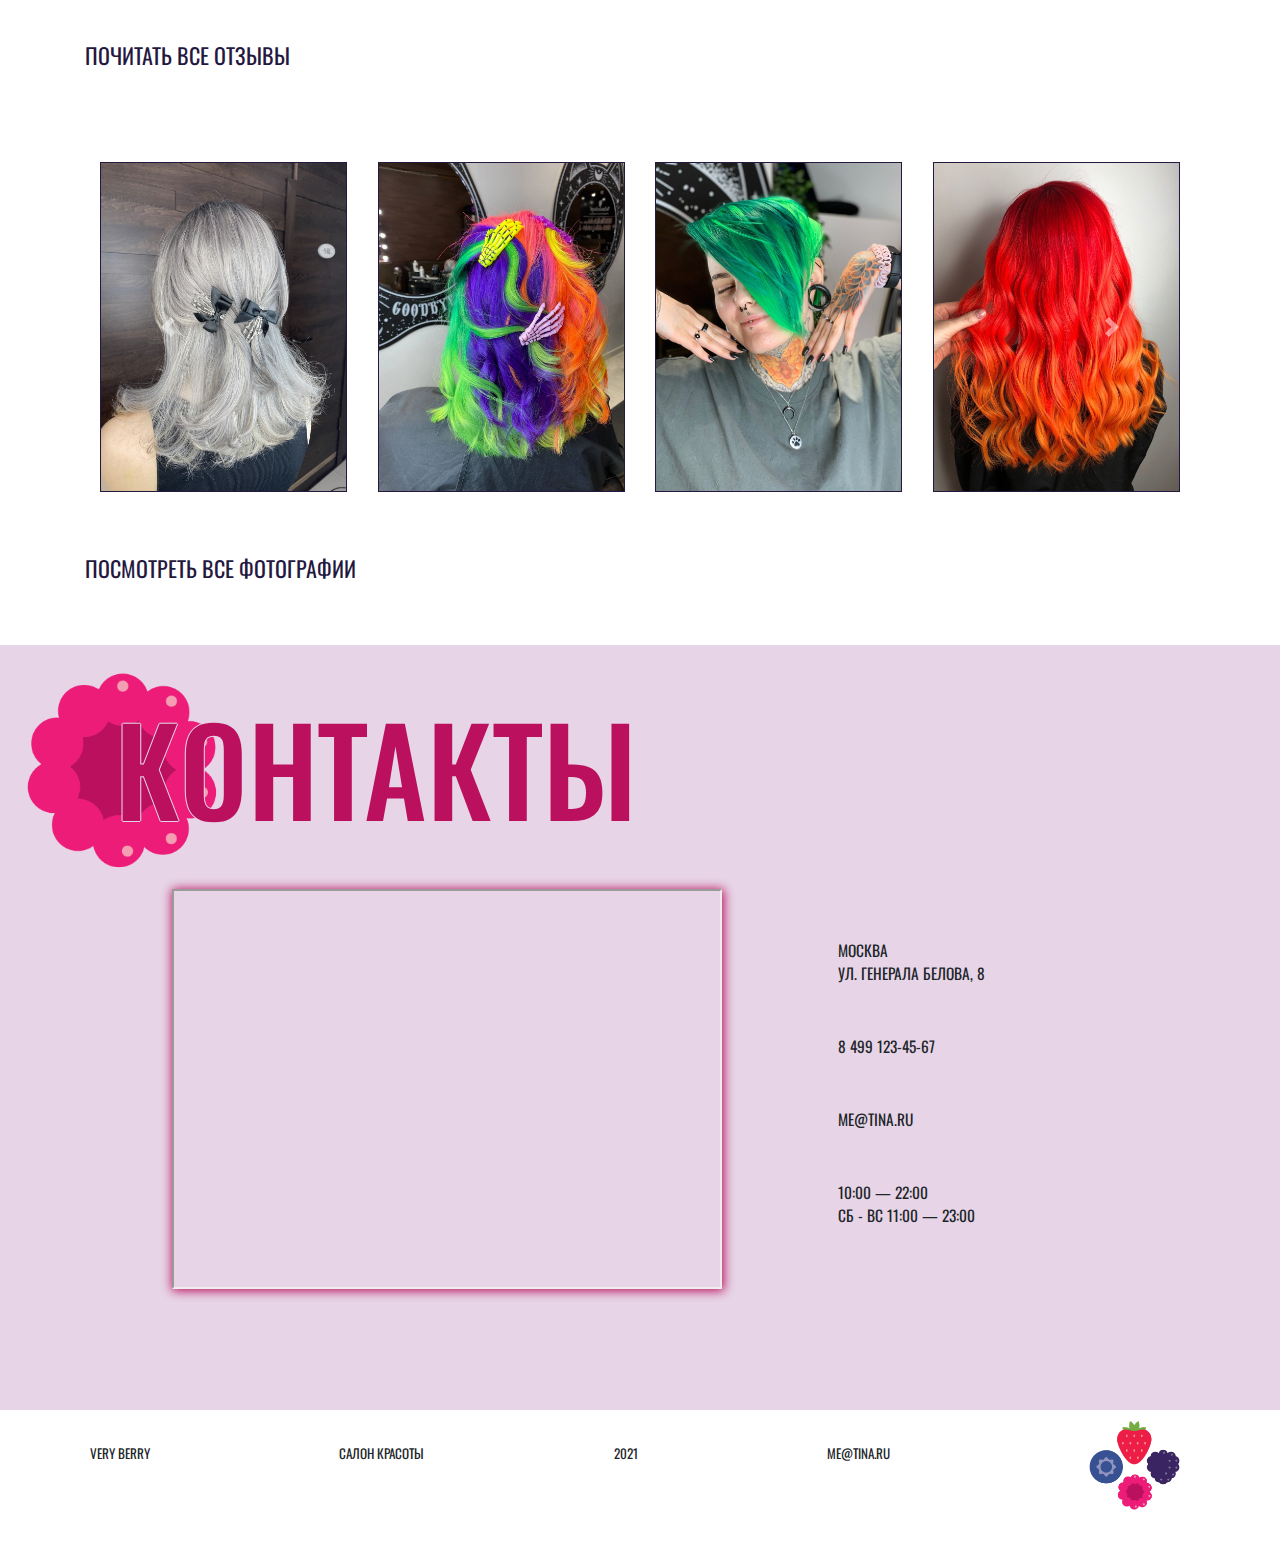
==== commit 8dd94c68: "Версия для портфолио" ====
--- a/index.html
+++ b/index.html
@@ -24,7 +24,7 @@
 	<header>
 		<div class="container">
 			<div class="row">
-				<div class="col-md-6 col-xl-5 logo">
+				<div class="order-1 col-10 col-md-4 col-xl-5 logo">
 					<a href="#">
 						<img src="img/logo.png" alt="Студия красоты Very Berry">
 					</a>
@@ -36,8 +36,8 @@
 					</div>
 				</div>
 
-				<nav class="col-md-6 col-xl-7">
-					<ul class="menu">
+				<nav class="order-3 col-md-8 col-xl-7">
+					<ul id="mainMenu" class="menu">
 						<li>
 							<a href="#promotion">акции</a>
 						</li>
@@ -63,22 +63,23 @@
 								<li><a href="dummy.html">блог</a></li>
 							</ul>
 						</li>
-						<!-- <li class="sub-menu">
-							<a href="#">косметика</a>
+						<li class="sub-menu">
+							<a href="dummy.html">косметика</a>
 							<ul>
-								<li><a href="#">Kevin Murphy</a></li>
-								<li><a href="#">System Professional</a></li>
-								<li><a href="#">Oribe</a></li>
-								<li><a href="#">Wella Oil Reflections</a></li>
-								<li><a href="#">Olaplex</a></li>
-								<li><a href="#">Nashi Argan</a></li>
+								<li><a href="dummy.html">Kevin Murphy</a></li>
+								<li><a href="dummy.html">System Professional</a></li>
+								<li><a href="dummy.html">Oribe</a></li>
+								<li><a href="dummy.html">Wella Oil Reflections</a></li>
+								<li><a href="dummy.html">Olaplex</a></li>
+								<li><a href="dummy.html">Nashi Argan</a></li>
 							</ul>
-						</li> -->
+						</li>
 						<li>
 							<a href="#contacts">контакты</a>
 						</li>
 					</ul>
 				</nav>
+				<button id="btnMobile" class="btn-mobile d-md-none col-2 order-2"></button>
 			</div>
 		</div>
 	</header>
@@ -86,84 +87,85 @@
 
 	<main>
 
+		<div class="popup-fade">
+			<div class="popup">
+				<button class="close">x</button>
+				<h2>заглушка</h2>
+			</div>
+		</div>
+
 		<!-- -------- ПРИВЕТСТВИЕ НАЧАЛО -------- -->
 		<section class="intro">
 			<div class="container">
-				<p>ягодное разнообразие в твоих волосах</p>
-				<div class="popup popup-fade">
-					<h2>заглушка</h2>
-					<button class="close">Закрыть</button>
-				</div>
-				<a id="agecheck" class="btn btn-lg btn-danger btn-booking">запись онлайн</a>
+				<p class="intro-text">ягодное разнообразие в твоих волосах</p>
+				<a id="btnBooking" class="btn btn-lg btn-danger btn-booking">запись онлайн</a>
 			</div>
 
 		</section>
 		<!-- ПРИВЕТСТВИЕ КОНЕЦ -->
 
-		<button class="arrowtop popup-fade"></button>
+		<button class="arrowtop hidden"></button>
 
 		<!-- -------- АКЦИИ НАЧАЛО -------- -->
 		<section id="promotion" class="promotion">
 			<div class="container">
 				<h2 class="title">акции</h2>
 				<div class="row">
-					<div id="recipeCarousel" class="carousel slide" data-ride="carousel">
+					<div id="promoCarousel" class="carousel slide" data-ride="carousel">
 						<div class="carousel-inner" role="listbox">
-							<div class="carousel-item promo1 active">
+							<div class="carousel-item active">
 								<div class="col-md-6 col-xl-4">
 									<img class="img-fluid" src="img/slide1.jpg">
-								</div>
-							</div>
-							<div class="carousel-item promo2">
+									<div class="promo-text">
+										<h3>Четыре = пять</h3>
+										<p>Каждая пятая услуга маникюра бесплатно</p>
+									</div>
+								</div>
+							</div>
+							<div class="carousel-item">
 								<div class="col-md-6 col-xl-4">
 									<img class="img-fluid" src="img/slide2.jpg">
-								</div>
-							</div>
-							<div class="carousel-item promo3">
+									<div class="promo-text">
+										<h3>Мужской день</h3>
+										<p>По средам скидка 15% на все мужские стрижки и укладки</p>
+									</div>
+								</div>
+							</div>
+							<div class="carousel-item">
 								<div class="col-md-6 col-xl-4">
 									<img class="img-fluid" src="img/slide3.jpg">
-								</div>
-							</div>
-							<div class="carousel-item promo4">
+									<div class="promo-text">
+										<h3>Макияж в подарок на день рождения</h3>
+										<p>3 дня до и 3 дня после дня рождения</p>
+									</div>
+								</div>
+							</div>
+							<div class="carousel-item">
 								<div class="col-md-6 col-xl-4">
 									<img class="img-fluid" src="img/slide4.jpg">
-								</div>
-							</div>
-							<div class="carousel-item promo5">
+									<div class="promo-text">
+										<h3>Ваш идеальный цвет</h3>
+										<p>Наши мастера бесплатно подберут идеальный цвет волос для вас</p>
+									</div>
+								</div>
+							</div>
+							<div class="carousel-item">
 								<div class="col-md-6 col-xl-4">
 									<img class="img-fluid" src="img/slide5.jpg">
-								</div>
-							</div>
-						</div>
-					</div>
-				</div>
-				<div class="offset-md-6 col-md-6 offset-xl-2 col-xl-8">
-					<div class="promo-text promo-text1">
-						<h3>Макияж в подарок на день рождения</h3>
-						<p>3 дня до и 3 дня после дня рождения</p>
-					</div>
-					<div class="promo-text promo-text2">
-						<h3>Ваш идеальный цвет</h3>
-						<p>Наши мастера бесплатно подберут идеальный цвет волос для вас</p>
-					</div>
-					<div class="promo-text promo-text3">
-						<h3>Лучшие друзья</h3>
-						<p>Пригласи друга - скидка 10% или уход в подарок</p>
-					</div>
-					<div class="promo-text promo-text4">
-						<h3>Четыре = пять</h3>
-						<p>Каждая пятая услуга маникюра бесплатно</p>
-					</div>
-					<div class="promo-text promo-text5 promo-text-active">
-						<h3>Мужской день</h3>
-						<p>По средам скидка 15% на все мужские стрижки и укладки</p>
+									<div class="promo-text">
+										<h3>Лучшие друзья</h3>
+										<p>Пригласи друга - скидка 10% или уход в подарок</p>
+									</div>
+								</div>
+							</div>
+						</div>
 					</div>
 				</div>
 				<div class="promotion-controls">
 					<div class="row col-12 col-md-6 col-xl-4">
-						<button class="promotion-control promotion-control-prev" href="#recipeCarousel" data-slide="prev">
+						<button class="promotion-control promotion-control-prev" href="#promoCarousel" data-slide="prev">
 						</button>
-						<button class="promotion-control promotion-control-next" href="#recipeCarousel" data-slide="next">
+						<button class="promotion-control promotion-control-next" href="#promoCarousel" data-slide="next">
 						</button>
 					</div>
 				</div>
@@ -361,14 +363,14 @@
 				<!-- ------ ОТЗЫВЫ НАЧАЛО ------ -->
 				<div class="reviews">
 					<div class="row">
-						<section class="review сol-md-12 col-lg-4">
+						<section class="review col-12 col-lg-4">
 							<img src="img/stars.svg" alt="">
 							<blockquote>Освежили мой розовый и постригли. Довольна качеством обслуживания,
 								мастер посоветовала маску для моих окрашенных волос. Планирую прийти снова :)
 							</blockquote>
 							<cite>Надя Демидова</cite>
 						</section>
-						<section class="review сol-md-12 col-lg-4">
+						<section class="review col-12 col-lg-4">
 							<img src="img/stars.svg" alt="">
 							<blockquote>С 2017 года крашусь только в very berry и я ни разу еще не подумывала о смене студии. У вас
 								всегда
@@ -377,9 +379,10 @@
 							</blockquote>
 							<cite>Ксения Горбатенко</cite>
 						</section>
-						<section class="review сol-md-12 col-lg-4">
+						<section class="review col-12 col-lg-4">
 							<img src="img/stars.svg" alt="">
-							<blockquote>Решила покраситься в разноцветный, но не представляла даже, что получится из этого. покрасили
+							<blockquote>Решила покраситься в разноцветный, но не представляла даже, что получится из этого.
+								покрасили
 								меня так, что довольными остались и те, кто был против моей затеи! Спасибо большое)))
 							</blockquote>
 							<cite>Jenni Lapanik</cite>
@@ -494,12 +497,12 @@
 					<iframe
 						src="https://yandex.ru/map-widget/v1/?um=constructor%3Ac8947fd040549b93ac9a49443f87a1d3b07923b61ada69ae6d213b955fad517b&amp;source=constructor"
 						width="550" height="400" frameborder="10"></iframe>
-					<div class="contacts-info">
-						<p>Москва<br>ул. Генерала Белова, 8</p>
-						<p>8 499 123-45-67</p>
-						<p>me@tina.ru</p>
-						<p>10:00 — 22:00<br>сб - вс 11:00 — 23:00</p>
-					</div>
+					<ul class="col-12 col-md-3 contacts-info">
+						<li>Москва<br>ул. Генерала Белова, 8</li>
+						<li>8 499 123-45-67</li>
+						<li>me@tina.ru</li>
+						<li>10:00 — 22:00<br>сб - вс 11:00 — 23:00</li>
+					</ul>
 				</div>
 			</div>
 		</section>
@@ -521,10 +524,10 @@
 	</footer>
 	<!-- ПОДВАЛ КОНЕЦ -->
 
-	<script src="https://cdnjs.cloudflare.com/ajax/libs/jquery/3.5.1/jquery.slim.min.js"></script>
+	<script src="https://cdnjs.cloudflare.com/ajax/libs/jquery/3.5.1/jquery.min.js"></script>
 	<script src="https://cdnjs.cloudflare.com/ajax/libs/popper.js/1.16.1/umd/popper.min.js"></script>
-	<script src="https://cdnjs.cloudflare.com/ajax/libs/twitter-bootstrap/4.6.0/js/bootstrap.min.js"></script>
-	<script src="carousel.js"></script>
+	<script src="https://cdnjs.cloudflare.com/ajax/libs/twitter-bootstrap/4.6.0/js/bootstrap.js"></script>
+	<script src="script.js"></script>
 </body>
 
 </html>--- a/style.css
+++ b/style.css
@@ -34,6 +34,10 @@
 .title {
 	margin-bottom: 0;
 	font-size: 120px;
+	text-shadow: 1px 0 0 white,
+		0 1px 0 white,
+		-1px 0 0 white,
+		0 -1px 0 white;
 }
 
 /*** ОБЩИЕ КОНЕЦ ***/
@@ -48,12 +52,6 @@
 	/* border: 1px solid #25183F; */
 }
 
-header .container {
-	padding: 0;
-
-	/* border: 1px solid #25183F; */
-}
-
 .logo {
 	display: flex;
 	align-items: center;
@@ -120,7 +118,7 @@
 
 	width: 15px;
 	height: 25px;
-	background-image: url("../img/straw-arrow.svg");
+	background-image: url("img/straw-arrow.svg");
 	background-repeat: no-repeat;
 }
 
@@ -128,7 +126,7 @@
 	position: absolute;
 	display: none;
 	padding: 10px 10px;
-	left: -15px;
+	left: -10px;
 
 	/* border: 1px solid #25183F; */
 }
@@ -145,11 +143,20 @@
 
 .sub-menu li a {
 	font-size: 0.6rem;
-	margin: 0 5px;
 }
 
 .menu .sub-menu li:not(:last-child) {
 	padding-bottom: 10px;
+}
+
+.btn-mobile {
+	border: none;
+	border-radius: 5px;
+	background-color: #DFEAEF;
+	background-image: url("img/menu-mobile.svg");
+	background-repeat: no-repeat;
+	background-position: center;
+	background-size: contain;
 }
 
 /*** ШАПКА КОНЕЦ ***/
@@ -160,7 +167,7 @@
 .intro {
 	min-height: 80vh;
 
-	background-image: url(/img/intro.jpg);
+	background-image: url(img/intro.jpg);
 	background-size: cover;
 	background-position: center;
 	background-repeat: no-repeat;
@@ -178,11 +185,12 @@
 	/* border: 1px solid #25183F; */
 }
 
-.intro p {
+.intro-text {
 	font-size: 2rem;
 	max-width: min-content;
-
-	/* border: 1px solid #25183F; */
+	background-color: #dceaf377;
+	border-radius: 15px;
+	padding: 10px;
 }
 
 .btn-booking {
@@ -200,21 +208,46 @@
 	background-color: #ED1D47;
 }
 
+.hidden {
+	display: none;
+}
+
 .popup-fade {
 	display: none;
 }
 
+.popup-fade:before {
+	content: '';
+	background: #000;
+	position: fixed;
+	left: 0;
+	top: 0;
+	width: 100%;
+	height: 100%;
+	opacity: 0.7;
+	z-index: 9999;
+}
+
 .popup {
-	position: absolute;
+	position: fixed;
 	background-color: #00DBDE;
 	background-image: linear-gradient(90deg, #00DBDE 0%, #FC00FF 100%);
 	border: 3px solid #25183F;
 	width: 50%;
-	height: 200px;
+	height: 500px;
 	left: 25%;
 	text-align: center;
 	z-index: 99999;
 	opacity: 1;
+}
+
+.popup .close {
+	top: 5px;
+	right: 10px;
+}
+
+.popup h2 {
+	color: white;
 }
 
 /*** ПРИВЕТСТВИЕ КОНЕЦ ***/
@@ -229,16 +262,24 @@
 	height: 50px;
 	border: none;
 	background-color: transparent;
-	background-image: url("img/logo.png");
+	background-image: url("img/goup.svg");
 	background-repeat: no-repeat;
 	background-position: center;
 	background-size: 100%;
 
 	transition: all 0.25s;
+
+	opacity: 25%;
 }
 
 .arrowtop:hover {
 	transform: scale(1.1);
+
+	opacity: 100%;
+}
+
+.arrowtop:active {
+	transform: scale(0.7);
 }
 
 /******** АКЦИИ НАЧАЛО ********/
@@ -273,14 +314,6 @@
 	border-radius: 3px;
 
 	/* border: 1px solid #25183F; */
-}
-
-.promotion .promo-text {
-	display: none;
-}
-
-.promotion .promo-text-active {
-	display: contents;
 }
 
 .promo-text h3 {
@@ -354,6 +387,10 @@
 	color: #385193;
 	align-self: flex-end;
 	text-align: end;
+	text-shadow: 1px 0 0 #DFEAEF,
+		0 1px 0 #DFEAEF,
+		-1px 0 0 #DFEAEF,
+		0 -1px 0 #DFEAEF;
 }
 
 .services .item {
@@ -453,16 +490,19 @@
 
 .about blockquote {
 	font-size: 0.8rem;
-	margin-top: 15px;
+	margin-top: 5px;
 	margin-bottom: 0;
-	margin-right: 50px;
 	padding: 10px;
-	min-height: 180px;
 	background-color: #e6daff;
+	min-height: 150px;
+
+	/* border: solid 1px #25183F; */
 }
 
 .about cite {
 	font-size: 0.6rem;
+	padding-top: 0;
+	margin-bottom: 5px;
 }
 
 .about .about-more {
@@ -496,27 +536,23 @@
 	color: #BB105E;
 	margin-bottom: 50px;
 	margin-left: 30px;
+	text-shadow: 1px 0 0 #E7D5E7,
+		0 1px 0 #E7D5E7,
+		-1px 0 0 #E7D5E7,
+		0 -1px 0 #E7D5E7;
 }
 
 .contacts iframe {
 	box-shadow: 1px 1px 10px 1px #BB105E;
-	/* height: auto; */
 }
 
 .contacts .row {
 	justify-content: space-evenly;
 }
 
-.contacts .contacts-info {
-	display: grid;
-	align-items: flex-end;
-
-	/* border: solid 1px #25183F; */
-}
-
-.contacts p {
+.contacts li {
+	margin: 50px 0;
 	font-size: 0.7rem;
-	/* text-align: right; */
 }
 
 /*** КОНТАКТЫ КОНЕЦ ***/
@@ -530,6 +566,8 @@
 
 footer .row {
 	justify-content: space-between;
+	margin-left: 5px;
+	margin-right: 5px;
 }
 
 footer p {
@@ -538,7 +576,7 @@
 }
 
 footer img {
-	height: 15vh;
+	height: 10vh;
 	margin: 10px;
 }
 
@@ -574,8 +612,6 @@
 	}
 }
 
-@media(max-width: 1199px) {}
-
 @media(max-width: 991px) {
 	.services .item .image {
 		background-position: top;
@@ -590,11 +626,6 @@
 	.about h3 {
 		font-size: 36px;
 	}
-
-	iframe {
-		width: 225px;
-		height: 200px;
-	}
 }
 
 @media(max-width: 767px) {
@@ -608,43 +639,60 @@
 		padding-right: 10px;
 	}
 
+	.intro p {
+		font-size: 1.5rem;
+	}
+
+	.btn-booking {
+		font-size: 20px;
+	}
+
+	.intro {
+		height: 86vh;
+	}
+
+	.title {
+		font-size: 90px;
+	}
+
+	.contacts-info li {
+		text-align: center;
+	}
+
+	.carousel-inner .carousel-item>div {
+		display: none;
+	}
+
+	.carousel-inner .carousel-item>div:first-child {
+		display: block;
+	}
+}
+
+@media (max-width: 600px) {
 	.menu {
 		display: none;
 	}
 
 	.menu-mobile {
+		position: absolute;
 		display: block;
-		margin-top: 20px;
+		top: 20px;
 		flex-direction: column !important;
-		text-align: center;
-	}
-
-	.intro p {
-		font-size: 1.5rem;
-	}
-
-	.btn-booking {
-		font-size: 20px;
-	}
-
-	.intro {
-		height: 86vh;
-	}
-
-	.title {
-		font-size: 90px;
-	}
-
-	.carousel-inner .carousel-item>div {
+		text-align: right;
+		right: 0px;
+		background-color: #dceaf377;
+		border-radius: 15px;
+		padding: 10px;
+	}
+
+	.menu-mobile .sub-menu>a::after {
 		display: none;
 	}
 
-	.carousel-inner .carousel-item>div:first-child {
-		display: block;
-	}
-}
-
-@media (max-width: 600px) {
+	.menu-mobile .sub-menu:hover ul {
+		display: none;
+	}
+
 	.intro p {
 		font-size: 1rem;
 	}
@@ -653,21 +701,93 @@
 		font-size: 60px;
 	}
 
+	.arrowtop {
+		display: none;
+	}
+
+	.promotion {
+		padding-bottom: 0;
+		background-position: top 5vh left 5vw;
+		background-size: 20%;
+	}
+
+	.promo-text h3 {
+		font-size: 1rem;
+	}
+
+	.promo-text p {
+		min-height: 2.5rem;
+		font-size: 0.7rem;
+	}
+
+	.promotion-control {
+		display: none;
+	}
+
+	.services {
+		background-position: top 5vh left 5vw;
+		background-size: 20%;
+	}
+
+	.about {
+		background-position: top 5vh left 5vw;
+		background-size: 20%;
+	}
+
 	.about-masters-text {
 		font-size: 0.6rem;
 	}
 
 	.about h3 {
 		font-size: 24px;
+		text-align: center;
 	}
 
 	.about-masters img {
 		max-height: 350px;
 	}
 
-	.popup,
-	.arrowtop {
+	.about blockquote {
+		font-size: 0.7rem;
+	}
+
+	.about cite {
+		font-size: 0.5rem;
+	}
+
+	.contacts {
+		background-position: top 5vh left 5vw;
+		background-size: 20%;
+		padding-bottom: 0;
+	}
+
+	.contacts .title {
+		text-align: end;
+	}
+
+	.contacts iframe {
+		width: 90%;
+	}
+
+	.contacts .contacts-info {
+		padding-top: 20px;
+		padding-bottom: 0;
+
+		/* border: solid 1px #25183F; */
+	}
+
+	.contacts-info li {
+		font-size: 0.5rem;
+		margin: 20px 0;
+		text-align: center;
+	}
+
+	footer img {
 		display: none;
+	}
+
+	footer .row {
+		height: 15vh;
 	}
 }
 
@@ -696,6 +816,10 @@
 
 @media (min-width: 767px) {
 
+	.about blockquote {
+		min-height: fit-content;
+	}
+
 	.carousel-inner .carousel-item-right.active,
 	.carousel-inner .carousel-item-next {
 		transform: translateX(50%);
@@ -719,6 +843,10 @@
 
 @media(min-width: 991px) {
 
+	.about blockquote {
+		min-height: 225px;
+	}
+
 	.carousel-photo .carousel-inner .carousel-item-right.active,
 	.carousel-photo .carousel-inner .carousel-item-next {
 		transform: translateX(33.333%);
@@ -731,6 +859,10 @@
 }
 
 @media(min-width: 1199px) {
+
+	.about blockquote {
+		min-height: 175px;
+	}
 
 	.carousel-inner .carousel-item-right.active,
 	.carousel-inner .carousel-item-next {
